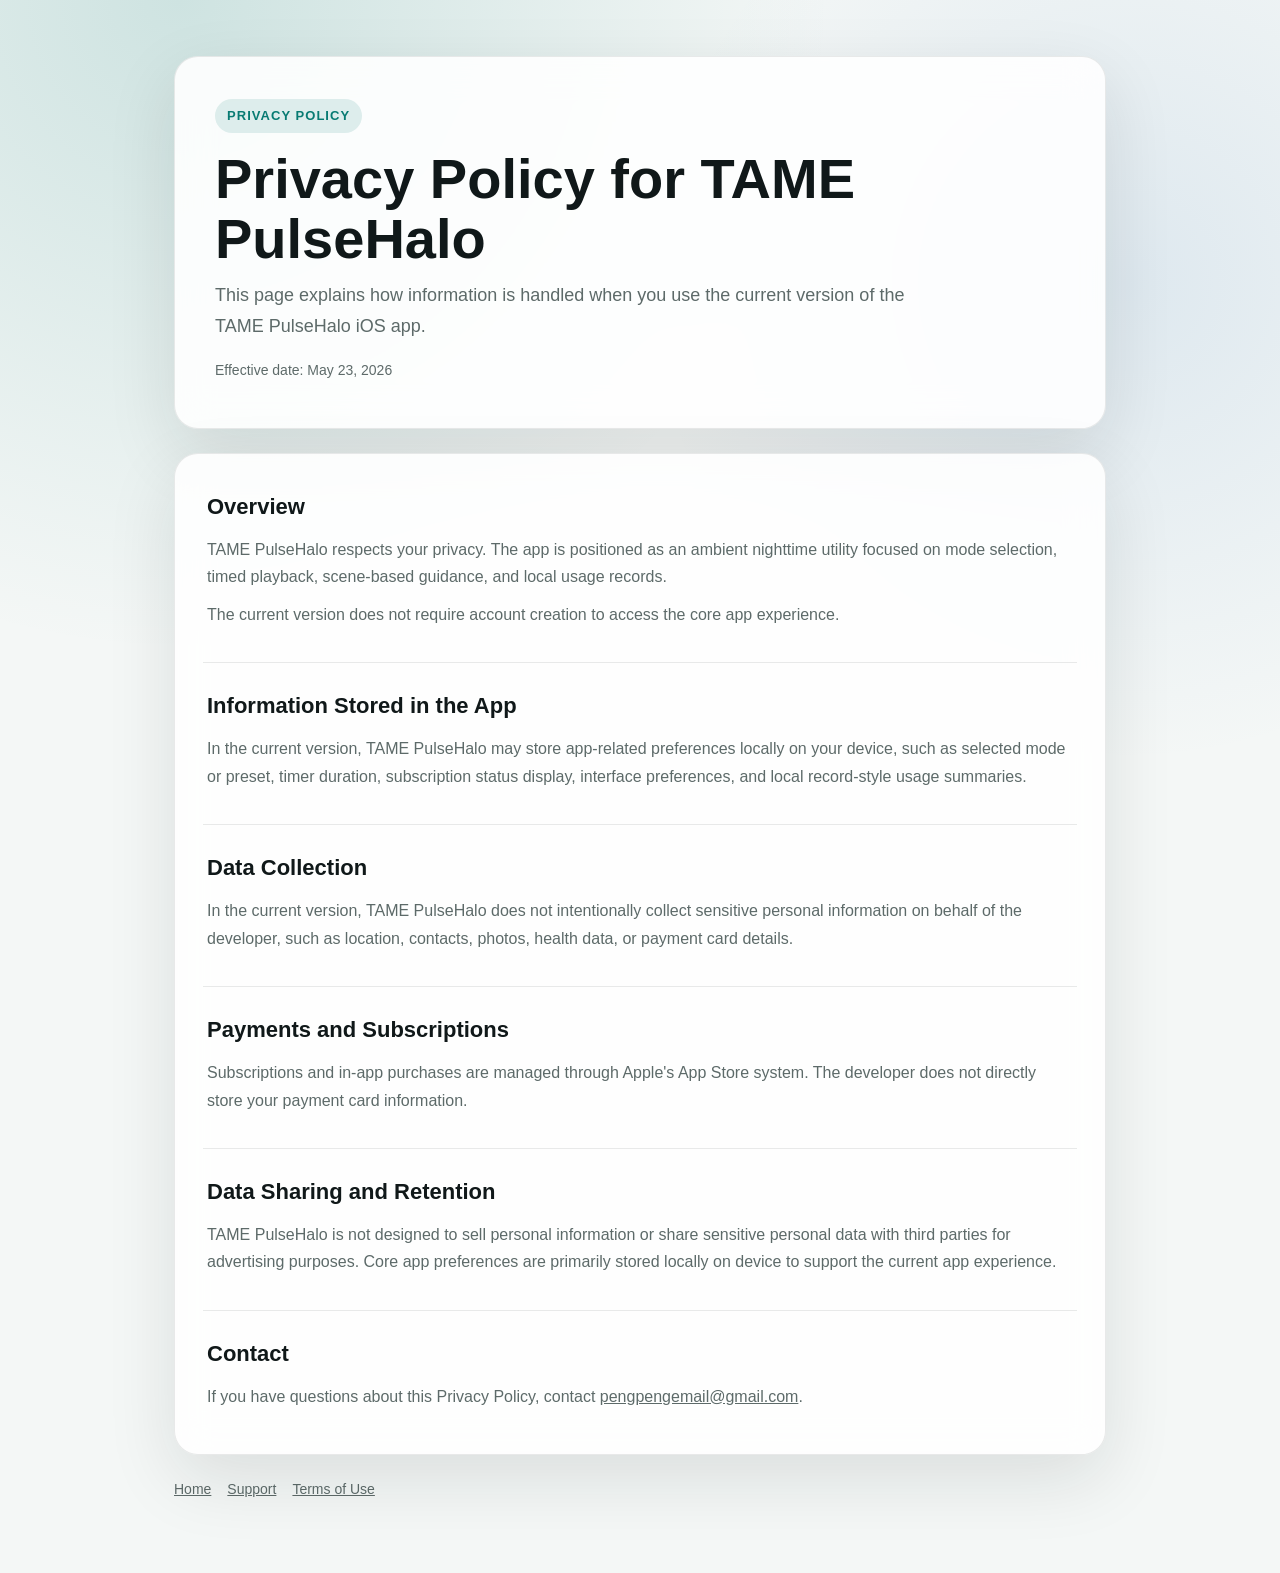
==== privacy-policy.html @ 61ae6069 "Publish TAME PulseHalo app info site" ====
<!doctype html>
<html lang="en">
<head>
  <meta charset="utf-8">
  <meta name="viewport" content="width=device-width, initial-scale=1">
  <title>TAME PulseHalo Privacy Policy</title>
  <meta name="description" content="Privacy Policy for TAME PulseHalo.">
  <link rel="stylesheet" href="./style.css">
</head>
<body>
  <main class="wrap">
    <header class="hero">
      <div class="eyebrow">PRIVACY POLICY</div>
      <h1>Privacy Policy for TAME PulseHalo</h1>
      <p class="lead">This page explains how information is handled when you use the current version of the TAME PulseHalo iOS app.</p>
      <p class="updated">Effective date: May 23, 2026</p>
    </header>

    <article class="panel">
      <section>
        <h2>Overview</h2>
        <p>TAME PulseHalo respects your privacy. The app is positioned as an ambient nighttime utility focused on mode selection, timed playback, scene-based guidance, and local usage records.</p>
        <p>The current version does not require account creation to access the core app experience.</p>
      </section>
      <section>
        <h2>Information Stored in the App</h2>
        <p>In the current version, TAME PulseHalo may store app-related preferences locally on your device, such as selected mode or preset, timer duration, subscription status display, interface preferences, and local record-style usage summaries.</p>
      </section>
      <section>
        <h2>Data Collection</h2>
        <p>In the current version, TAME PulseHalo does not intentionally collect sensitive personal information on behalf of the developer, such as location, contacts, photos, health data, or payment card details.</p>
      </section>
      <section>
        <h2>Payments and Subscriptions</h2>
        <p>Subscriptions and in-app purchases are managed through Apple's App Store system. The developer does not directly store your payment card information.</p>
      </section>
      <section>
        <h2>Data Sharing and Retention</h2>
        <p>TAME PulseHalo is not designed to sell personal information or share sensitive personal data with third parties for advertising purposes. Core app preferences are primarily stored locally on device to support the current app experience.</p>
      </section>
      <section>
        <h2>Contact</h2>
        <p>If you have questions about this Privacy Policy, contact <a href="mailto:pengpengemail@gmail.com">pengpengemail@gmail.com</a>.</p>
      </section>
    </article>

    <nav class="footer"><a href="./index.html">Home</a><a href="./support.html">Support</a><a href="./terms-of-use.html">Terms of Use</a></nav>
  </main>
</body>
</html>
---- style.css ----
:root {
  --bg: #f4f7f6;
  --paper: rgba(255, 255, 255, 0.88);
  --ink: #101819;
  --muted: #5d6a69;
  --line: rgba(16, 24, 25, 0.09);
  --accent: #087b73;
  --accent-soft: rgba(8, 123, 115, 0.12);
  --shadow: 0 24px 70px rgba(16, 24, 25, 0.11);
}

* {
  box-sizing: border-box;
}

body {
  margin: 0;
  font-family: -apple-system, BlinkMacSystemFont, "Segoe UI", sans-serif;
  color: var(--ink);
  line-height: 1.72;
  background:
    radial-gradient(circle at 14% 0%, rgba(8, 123, 115, 0.16), transparent 34%),
    radial-gradient(circle at 88% 18%, rgba(62, 126, 188, 0.12), transparent 28%),
    var(--bg);
}

a {
  color: inherit;
}

.wrap {
  max-width: 980px;
  margin: 0 auto;
  padding: 56px 24px 72px;
}

.hero,
.card,
.panel {
  background: var(--paper);
  border: 1px solid var(--line);
  border-radius: 24px;
  box-shadow: var(--shadow);
  backdrop-filter: blur(18px);
}

.hero {
  padding: 42px 40px 36px;
  margin-bottom: 24px;
}

.eyebrow,
.card span {
  display: inline-block;
  margin-bottom: 16px;
  padding: 6px 12px;
  border-radius: 999px;
  background: var(--accent-soft);
  color: var(--accent);
  font-size: 13px;
  font-weight: 700;
  letter-spacing: 0.08em;
}

h1 {
  max-width: 760px;
  margin: 0 0 12px;
  font-size: clamp(34px, 5vw, 56px);
  line-height: 1.06;
  letter-spacing: 0;
}

h2 {
  margin: 0 0 10px;
  font-size: 22px;
  letter-spacing: 0;
}

p {
  margin: 0 0 10px;
  color: var(--muted);
}

.lead {
  max-width: 720px;
  font-size: 18px;
}

.updated {
  margin-top: 16px;
  font-size: 14px;
}

.grid {
  display: grid;
  grid-template-columns: repeat(3, minmax(0, 1fr));
  gap: 16px;
}

.card {
  display: block;
  min-height: 250px;
  padding: 24px;
  text-decoration: none;
  transition: transform 200ms ease-in-out, box-shadow 200ms ease-in-out;
}

.card:hover {
  transform: translateY(-2px);
  box-shadow: 0 30px 80px rgba(16, 24, 25, 0.14);
}

.panel {
  padding: 10px 28px;
}

section {
  padding: 24px 4px;
  border-top: 1px solid var(--line);
}

section:first-child {
  border-top: 0;
}

.footer {
  display: flex;
  flex-wrap: wrap;
  gap: 16px;
  margin-top: 22px;
  color: var(--muted);
  font-size: 14px;
}

@media (max-width: 760px) {
  .wrap {
    padding: 22px 14px 44px;
  }

  .hero {
    padding: 30px 24px;
  }

  .grid {
    grid-template-columns: 1fr;
  }

  .panel {
    padding: 8px 18px;
  }
}
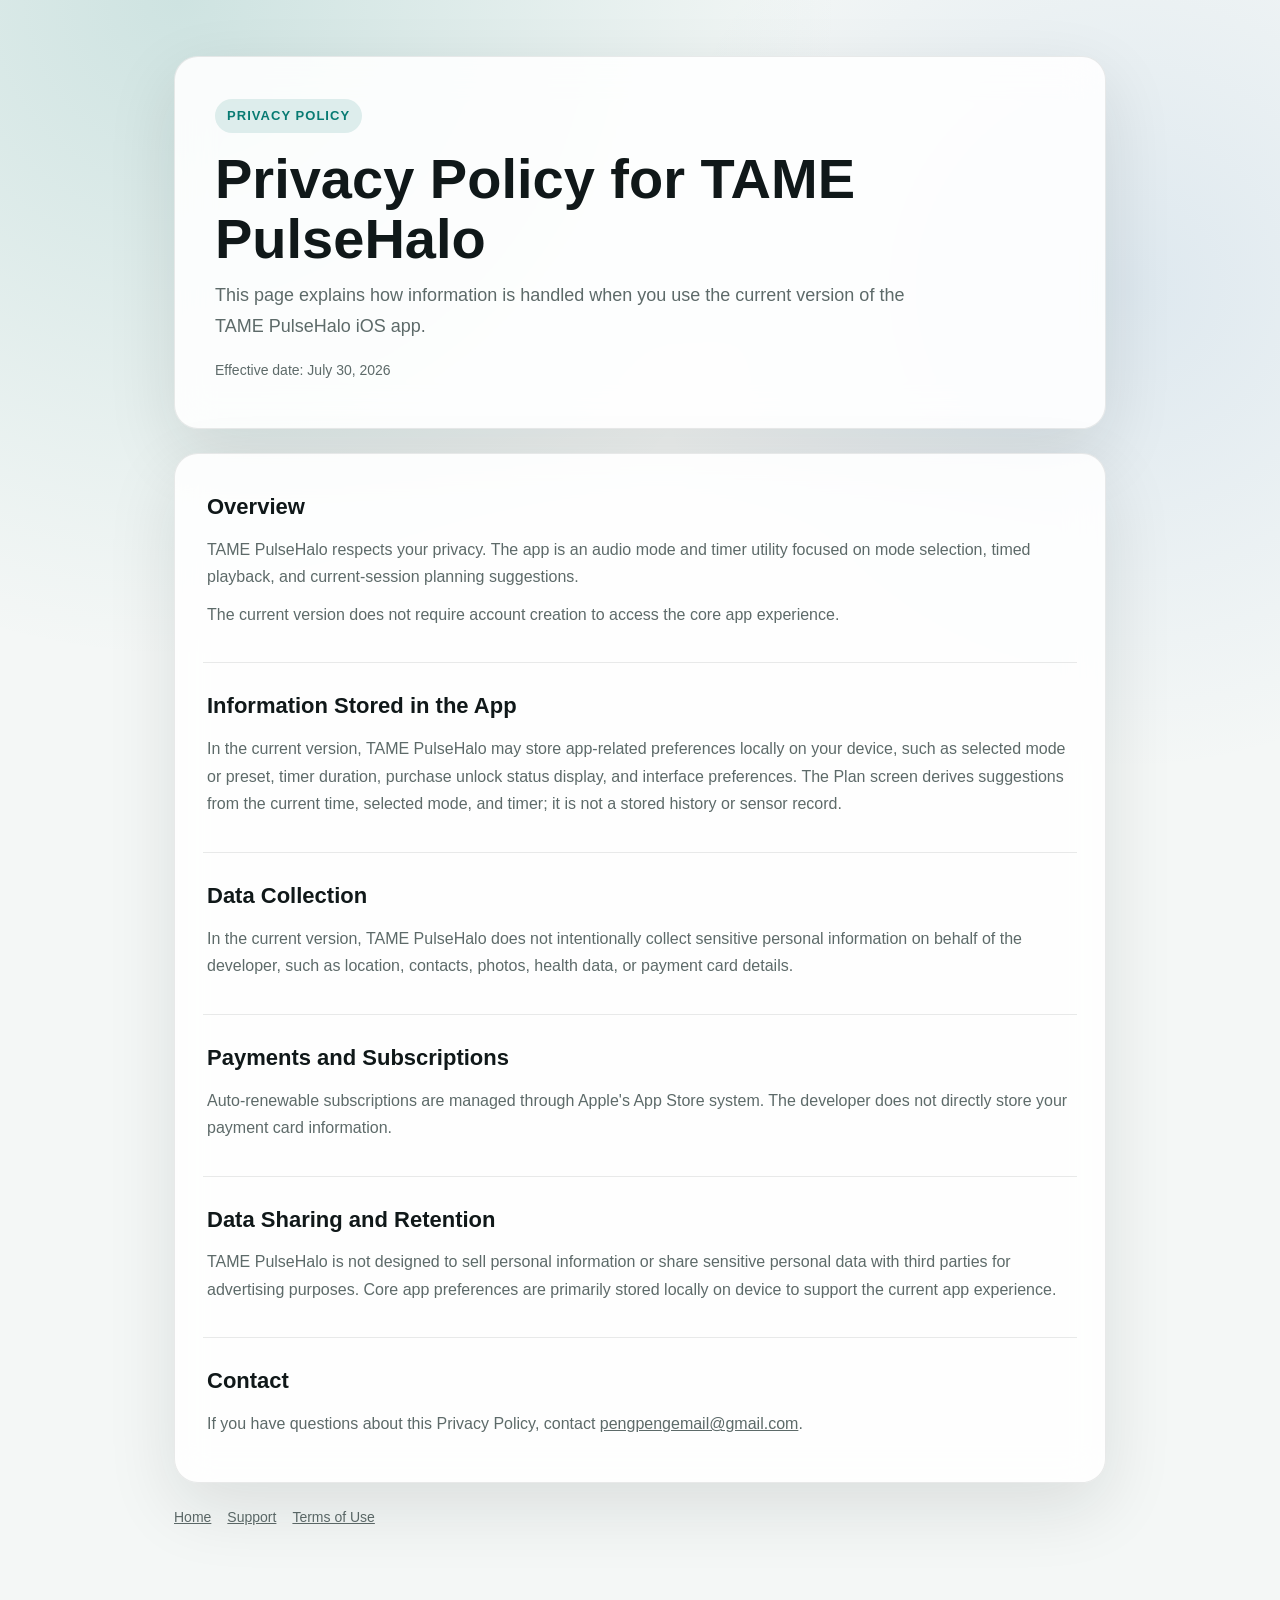
==== commit d9a13ea2: "Align PulseHalo legal pages with current app" ====
--- a/privacy-policy.html
+++ b/privacy-policy.html
@@ -13,18 +13,18 @@
       <div class="eyebrow">PRIVACY POLICY</div>
       <h1>Privacy Policy for TAME PulseHalo</h1>
       <p class="lead">This page explains how information is handled when you use the current version of the TAME PulseHalo iOS app.</p>
-      <p class="updated">Effective date: May 23, 2026</p>
+      <p class="updated">Effective date: July 30, 2026</p>
     </header>
 
     <article class="panel">
       <section>
         <h2>Overview</h2>
-        <p>TAME PulseHalo respects your privacy. The app is positioned as an ambient nighttime utility focused on mode selection, timed playback, scene-based guidance, and local usage records.</p>
+        <p>TAME PulseHalo respects your privacy. The app is an audio mode and timer utility focused on mode selection, timed playback, and current-session planning suggestions.</p>
         <p>The current version does not require account creation to access the core app experience.</p>
       </section>
       <section>
         <h2>Information Stored in the App</h2>
-        <p>In the current version, TAME PulseHalo may store app-related preferences locally on your device, such as selected mode or preset, timer duration, subscription status display, interface preferences, and local record-style usage summaries.</p>
+        <p>In the current version, TAME PulseHalo may store app-related preferences locally on your device, such as selected mode or preset, timer duration, purchase unlock status display, and interface preferences. The Plan screen derives suggestions from the current time, selected mode, and timer; it is not a stored history or sensor record.</p>
       </section>
       <section>
         <h2>Data Collection</h2>
@@ -32,7 +32,7 @@
       </section>
       <section>
         <h2>Payments and Subscriptions</h2>
-        <p>Subscriptions and in-app purchases are managed through Apple's App Store system. The developer does not directly store your payment card information.</p>
+        <p>Auto-renewable subscriptions are managed through Apple's App Store system. The developer does not directly store your payment card information.</p>
       </section>
       <section>
         <h2>Data Sharing and Retention</h2>
